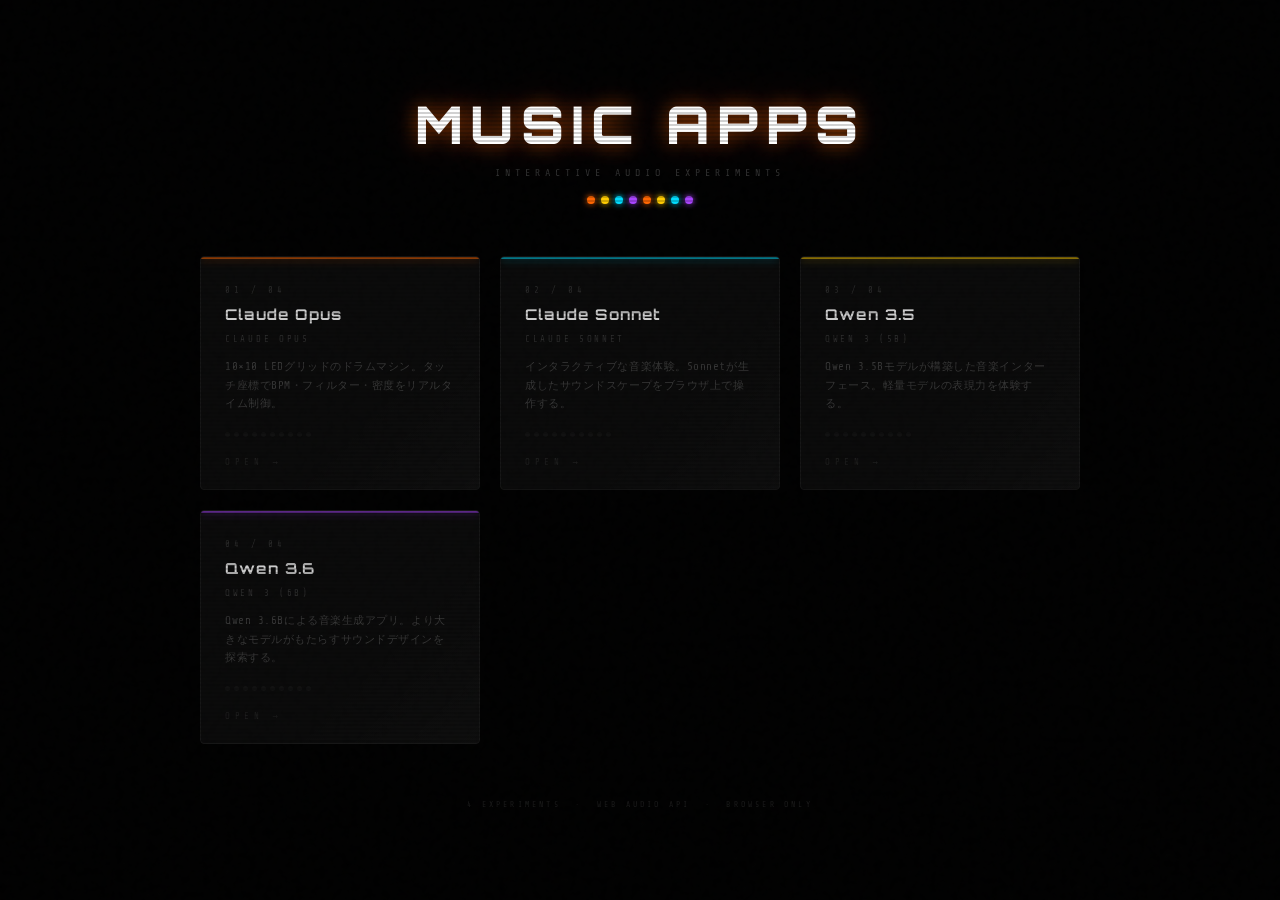
==== index.html @ 5b67d458 "Add files via upload" ====
<!DOCTYPE html>
<html lang="ja">
<head>
<meta charset="UTF-8">
<meta name="viewport" content="width=device-width, initial-scale=1.0">
<title>MUSIC APPS</title>
<style>
  @import url('https://fonts.googleapis.com/css2?family=Share+Tech+Mono&family=Orbitron:wght@400;700;900&display=swap');

  *, *::before, *::after { box-sizing: border-box; margin: 0; padding: 0; }

  :root {
    --orange: #ff6600;
    --cyan:   #00ddff;
    --yellow: #ffcc00;
    --purple: #aa44ff;
    --dim:    #1a1a1a;
    --grid:   #0a0a0a;
  }

  body {
    background: #000;
    min-height: 100vh;
    display: flex;
    flex-direction: column;
    align-items: center;
    justify-content: center;
    font-family: 'Share Tech Mono', monospace;
    color: #444;
    overflow-x: hidden;
    padding: 40px 20px;
  }

  /* scanline overlay */
  body::before {
    content: '';
    position: fixed;
    inset: 0;
    background: repeating-linear-gradient(
      0deg,
      transparent,
      transparent 2px,
      rgba(0,0,0,0.18) 2px,
      rgba(0,0,0,0.18) 4px
    );
    pointer-events: none;
    z-index: 100;
  }

  /* noise grain */
  body::after {
    content: '';
    position: fixed;
    inset: -50%;
    width: 200%;
    height: 200%;
    background-image: url("data:image/svg+xml,%3Csvg viewBox='0 0 256 256' xmlns='http://www.w3.org/2000/svg'%3E%3Cfilter id='n'%3E%3CfeTurbulence type='fractalNoise' baseFrequency='0.9' numOctaves='4' stitchTiles='stitch'/%3E%3C/filter%3E%3Crect width='100%25' height='100%25' filter='url(%23n)' opacity='0.04'/%3E%3C/svg%3E");
    pointer-events: none;
    z-index: 99;
    opacity: 0.4;
  }

  header {
    text-align: center;
    margin-bottom: 52px;
  }

  .logo {
    font-family: 'Orbitron', sans-serif;
    font-weight: 900;
    font-size: clamp(28px, 6vw, 52px);
    letter-spacing: 0.15em;
    color: #fff;
    text-shadow:
      0 0 20px rgba(255,102,0,0.6),
      0 0 60px rgba(255,102,0,0.2);
    animation: flicker 8s infinite;
  }

  @keyframes flicker {
    0%,95%,97%,100% { opacity: 1; }
    96%             { opacity: 0.85; }
  }

  .subtitle {
    margin-top: 10px;
    font-size: 10px;
    letter-spacing: 0.5em;
    color: #333;
    text-transform: uppercase;
  }

  /* LED strip under logo */
  .led-strip {
    display: flex;
    gap: 6px;
    justify-content: center;
    margin-top: 18px;
  }
  .led-strip span {
    width: 8px;
    height: 8px;
    border-radius: 50%;
    animation: pulse-strip 1.2s ease-in-out infinite;
  }
  .led-strip span:nth-child(1) { background: var(--orange); box-shadow: 0 0 6px var(--orange); animation-delay: 0s; }
  .led-strip span:nth-child(2) { background: var(--yellow); box-shadow: 0 0 6px var(--yellow); animation-delay: .15s; }
  .led-strip span:nth-child(3) { background: var(--cyan);   box-shadow: 0 0 6px var(--cyan);   animation-delay: .30s; }
  .led-strip span:nth-child(4) { background: var(--purple); box-shadow: 0 0 6px var(--purple); animation-delay: .45s; }
  .led-strip span:nth-child(5) { background: var(--orange); box-shadow: 0 0 6px var(--orange); animation-delay: .60s; }
  .led-strip span:nth-child(6) { background: var(--yellow); box-shadow: 0 0 6px var(--yellow); animation-delay: .75s; }
  .led-strip span:nth-child(7) { background: var(--cyan);   box-shadow: 0 0 6px var(--cyan);   animation-delay: .90s; }
  .led-strip span:nth-child(8) { background: var(--purple); box-shadow: 0 0 6px var(--purple); animation-delay:1.05s; }

  @keyframes pulse-strip {
    0%,100% { opacity: 0.25; transform: scale(0.8); }
    50%     { opacity: 1;    transform: scale(1.1); }
  }

  /* grid of cards */
  .cards {
    display: grid;
    grid-template-columns: repeat(auto-fit, minmax(240px, 1fr));
    gap: 20px;
    width: 100%;
    max-width: 880px;
  }

  .card {
    position: relative;
    background: var(--grid);
    border: 1px solid #161616;
    border-radius: 4px;
    padding: 28px 24px 22px;
    text-decoration: none;
    display: flex;
    flex-direction: column;
    gap: 10px;
    overflow: hidden;
    transition: border-color 0.2s, transform 0.2s;
    cursor: pointer;
  }

  .card::before {
    content: '';
    position: absolute;
    inset: 0;
    background: linear-gradient(135deg, transparent 60%, rgba(255,255,255,0.015));
    pointer-events: none;
  }

  /* accent top bar */
  .card::after {
    content: '';
    position: absolute;
    top: 0; left: 0; right: 0;
    height: 2px;
    transition: opacity 0.2s;
    opacity: 0.5;
  }

  .card[data-color="orange"]::after { background: var(--orange); box-shadow: 0 0 8px var(--orange); }
  .card[data-color="cyan"]::after   { background: var(--cyan);   box-shadow: 0 0 8px var(--cyan);   }
  .card[data-color="yellow"]::after { background: var(--yellow); box-shadow: 0 0 8px var(--yellow); }
  .card[data-color="purple"]::after { background: var(--purple); box-shadow: 0 0 8px var(--purple); }

  .card:hover {
    transform: translateY(-2px);
    border-color: #252525;
  }
  .card:hover::after { opacity: 1; }

  .card-id {
    font-size: 9px;
    letter-spacing: 0.4em;
    color: #2a2a2a;
    text-transform: uppercase;
  }

  .card-name {
    font-family: 'Orbitron', sans-serif;
    font-weight: 700;
    font-size: 15px;
    letter-spacing: 0.08em;
    color: #ccc;
    transition: color 0.2s;
  }

  .card[data-color="orange"]:hover .card-name { color: var(--orange); text-shadow: 0 0 10px rgba(255,102,0,0.4); }
  .card[data-color="cyan"]:hover   .card-name { color: var(--cyan);   text-shadow: 0 0 10px rgba(0,221,255,0.4);  }
  .card[data-color="yellow"]:hover .card-name { color: var(--yellow); text-shadow: 0 0 10px rgba(255,204,0,0.4);  }
  .card[data-color="purple"]:hover .card-name { color: var(--purple); text-shadow: 0 0 10px rgba(170,68,255,0.4); }

  .card-model {
    font-size: 9px;
    letter-spacing: 0.3em;
    color: #2e2e2e;
    text-transform: uppercase;
  }

  .card-desc {
    font-size: 11px;
    letter-spacing: 0.05em;
    color: #383838;
    line-height: 1.7;
    margin-top: 4px;
  }

  /* mini LED dots on card */
  .card-leds {
    display: flex;
    gap: 4px;
    margin-top: 8px;
  }
  .card-leds span {
    width: 5px;
    height: 5px;
    border-radius: 50%;
    background: #111;
  }

  .card[data-color="orange"]:hover .card-leds span:nth-child(odd)  { background: var(--orange); box-shadow: 0 0 4px var(--orange); }
  .card[data-color="cyan"]:hover   .card-leds span:nth-child(odd)  { background: var(--cyan);   box-shadow: 0 0 4px var(--cyan);   }
  .card[data-color="yellow"]:hover .card-leds span:nth-child(odd)  { background: var(--yellow); box-shadow: 0 0 4px var(--yellow); }
  .card[data-color="purple"]:hover .card-leds span:nth-child(odd)  { background: var(--purple); box-shadow: 0 0 4px var(--purple); }

  .open-label {
    margin-top: 10px;
    font-size: 9px;
    letter-spacing: 0.5em;
    color: #1f1f1f;
    text-transform: uppercase;
    transition: color 0.2s;
  }
  .card:hover .open-label { color: #444; }

  footer {
    margin-top: 56px;
    font-size: 8px;
    letter-spacing: 0.4em;
    color: #1c1c1c;
    text-transform: uppercase;
    text-align: center;
  }
</style>
</head>
<body>

<header>
  <div class="logo">MUSIC APPS</div>
  <div class="subtitle">interactive audio experiments</div>
  <div class="led-strip">
    <span></span><span></span><span></span><span></span>
    <span></span><span></span><span></span><span></span>
  </div>
</header>

<div class="cards">

  <a class="card" href="claudeOp_music.html" data-color="orange">
    <div class="card-id">01 / 04</div>
    <div class="card-name">Claude Opus</div>
    <div class="card-model">Claude Opus</div>
    <div class="card-desc">10×10 LEDグリッドのドラムマシン。タッチ座標でBPM・フィルター・密度をリアルタイム制御。</div>
    <div class="card-leds">
      <span></span><span></span><span></span><span></span><span></span>
      <span></span><span></span><span></span><span></span><span></span>
    </div>
    <div class="open-label">open →</div>
  </a>

  <a class="card" href="claudeSo_music.html" data-color="cyan">
    <div class="card-id">02 / 04</div>
    <div class="card-name">Claude Sonnet</div>
    <div class="card-model">Claude Sonnet</div>
    <div class="card-desc">インタラクティブな音楽体験。Sonnetが生成したサウンドスケープをブラウザ上で操作する。</div>
    <div class="card-leds">
      <span></span><span></span><span></span><span></span><span></span>
      <span></span><span></span><span></span><span></span><span></span>
    </div>
    <div class="open-label">open →</div>
  </a>

  <a class="card" href="qwen35_music.html" data-color="yellow">
    <div class="card-id">03 / 04</div>
    <div class="card-name">Qwen 3.5</div>
    <div class="card-model">Qwen 3 (5B)</div>
    <div class="card-desc">Qwen 3.5Bモデルが構築した音楽インターフェース。軽量モデルの表現力を体験する。</div>
    <div class="card-leds">
      <span></span><span></span><span></span><span></span><span></span>
      <span></span><span></span><span></span><span></span><span></span>
    </div>
    <div class="open-label">open →</div>
  </a>

  <a class="card" href="qwen36_music.html" data-color="purple">
    <div class="card-id">04 / 04</div>
    <div class="card-name">Qwen 3.6</div>
    <div class="card-model">Qwen 3 (6B)</div>
    <div class="card-desc">Qwen 3.6Bによる音楽生成アプリ。より大きなモデルがもたらすサウンドデザインを探索する。</div>
    <div class="card-leds">
      <span></span><span></span><span></span><span></span><span></span>
      <span></span><span></span><span></span><span></span><span></span>
    </div>
    <div class="open-label">open →</div>
  </a>

</div>

<footer>4 experiments &nbsp;·&nbsp; web audio api &nbsp;·&nbsp; browser only</footer>

</body>
</html>
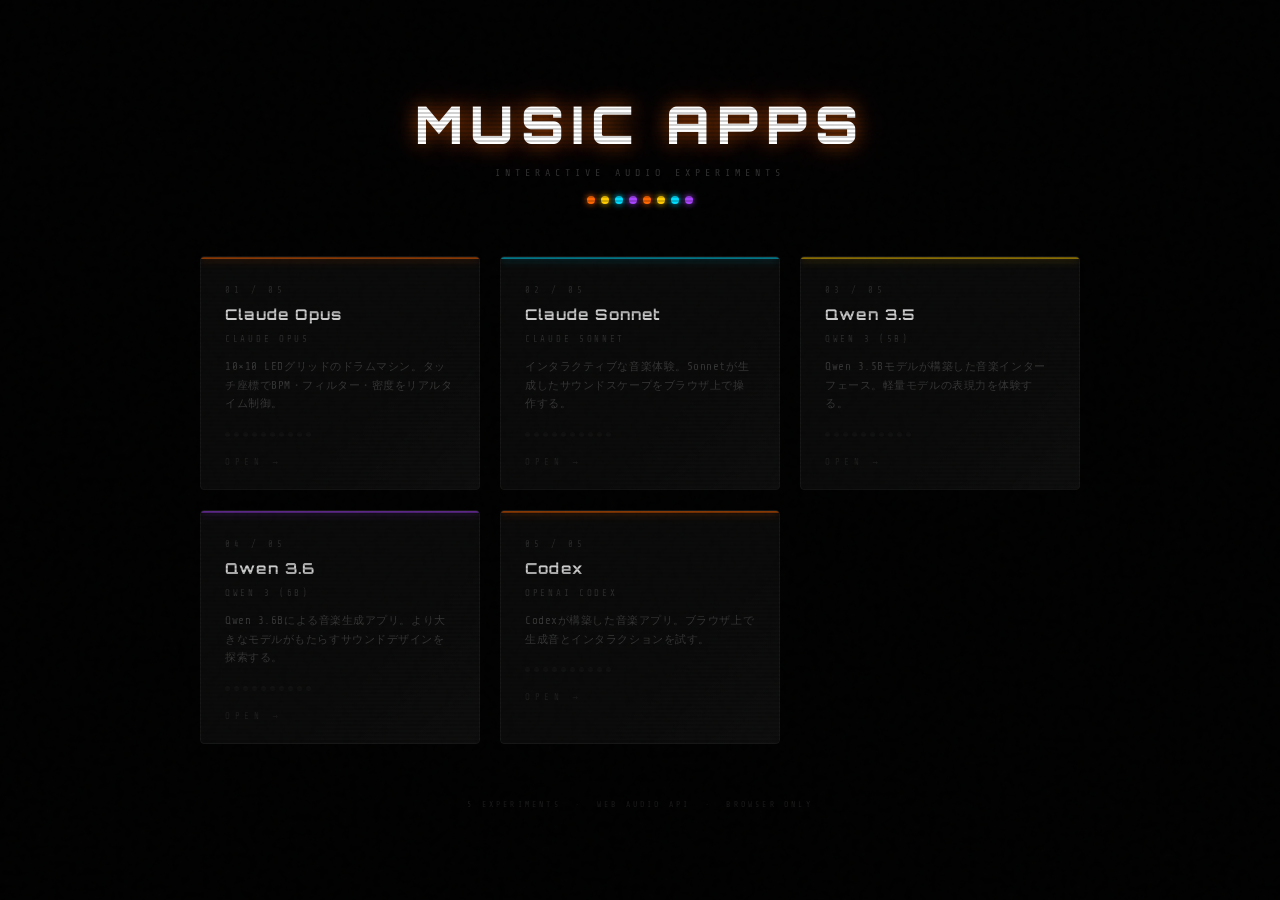
==== commit 2446c8fc: "Add files via upload" ====
--- a/index.html
+++ b/index.html
@@ -258,7 +258,7 @@
 <div class="cards">
 
   <a class="card" href="claudeOp_music.html" data-color="orange">
-    <div class="card-id">01 / 04</div>
+    <div class="card-id">01 / 05</div>
     <div class="card-name">Claude Opus</div>
     <div class="card-model">Claude Opus</div>
     <div class="card-desc">10×10 LEDグリッドのドラムマシン。タッチ座標でBPM・フィルター・密度をリアルタイム制御。</div>
@@ -270,7 +270,7 @@
   </a>
 
   <a class="card" href="claudeSo_music.html" data-color="cyan">
-    <div class="card-id">02 / 04</div>
+    <div class="card-id">02 / 05</div>
     <div class="card-name">Claude Sonnet</div>
     <div class="card-model">Claude Sonnet</div>
     <div class="card-desc">インタラクティブな音楽体験。Sonnetが生成したサウンドスケープをブラウザ上で操作する。</div>
@@ -282,7 +282,7 @@
   </a>
 
   <a class="card" href="qwen35_music.html" data-color="yellow">
-    <div class="card-id">03 / 04</div>
+    <div class="card-id">03 / 05</div>
     <div class="card-name">Qwen 3.5</div>
     <div class="card-model">Qwen 3 (5B)</div>
     <div class="card-desc">Qwen 3.5Bモデルが構築した音楽インターフェース。軽量モデルの表現力を体験する。</div>
@@ -294,7 +294,7 @@
   </a>
 
   <a class="card" href="qwen36_music.html" data-color="purple">
-    <div class="card-id">04 / 04</div>
+    <div class="card-id">04 / 05</div>
     <div class="card-name">Qwen 3.6</div>
     <div class="card-model">Qwen 3 (6B)</div>
     <div class="card-desc">Qwen 3.6Bによる音楽生成アプリ。より大きなモデルがもたらすサウンドデザインを探索する。</div>
@@ -305,9 +305,21 @@
     <div class="open-label">open →</div>
   </a>
 
+  <a class="card" href="codex_music.html" data-color="orange">
+    <div class="card-id">05 / 05</div>
+    <div class="card-name">Codex</div>
+    <div class="card-model">OpenAI Codex</div>
+    <div class="card-desc">Codexが構築した音楽アプリ。ブラウザ上で生成音とインタラクションを試す。</div>
+    <div class="card-leds">
+      <span></span><span></span><span></span><span></span><span></span>
+      <span></span><span></span><span></span><span></span><span></span>
+    </div>
+    <div class="open-label">open →</div>
+  </a>
+
 </div>
 
-<footer>4 experiments &nbsp;·&nbsp; web audio api &nbsp;·&nbsp; browser only</footer>
+<footer>5 experiments &nbsp;·&nbsp; web audio api &nbsp;·&nbsp; browser only</footer>
 
 </body>
-</html>+</html>
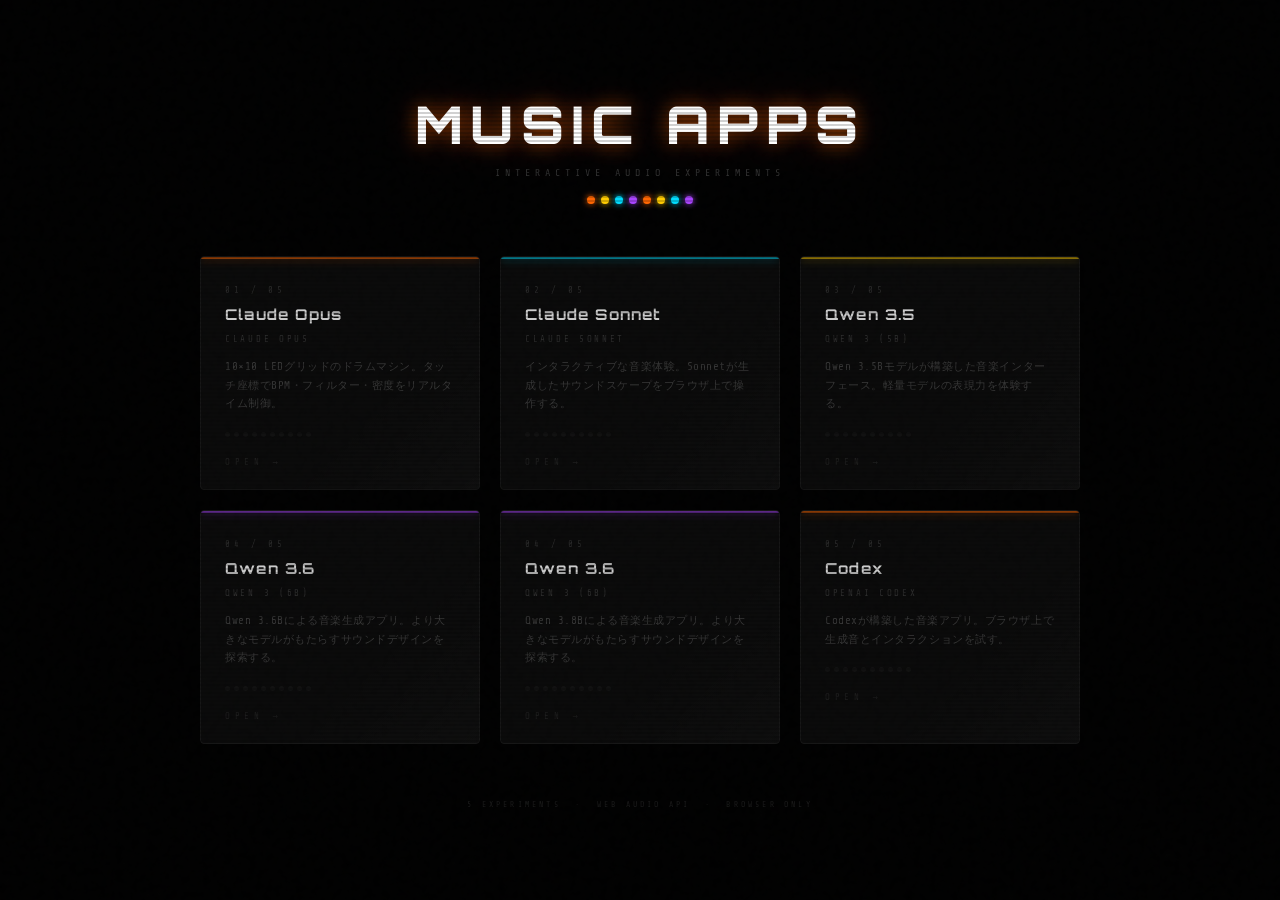
==== commit 5316643c: "Add Qwen 3.6 music generation card to index.html Added a new card for Qwen 3.6 music generation app " ====
--- a/index.html
+++ b/index.html
@@ -304,7 +304,17 @@
     </div>
     <div class="open-label">open →</div>
   </a>
-
+  <a class="card" href="qwen38_music.html" data-color="purple">
+    <div class="card-id">04 / 05</div>
+    <div class="card-name">Qwen 3.6</div>
+    <div class="card-model">Qwen 3 (6B)</div>
+    <div class="card-desc">Qwen 3.8Bによる音楽生成アプリ。より大きなモデルがもたらすサウンドデザインを探索する。</div>
+    <div class="card-leds">
+      <span></span><span></span><span></span><span></span><span></span>
+      <span></span><span></span><span></span><span></span><span></span>
+    </div>
+    <div class="open-label">open →</div>
+  </a>
   <a class="card" href="codex_music.html" data-color="orange">
     <div class="card-id">05 / 05</div>
     <div class="card-name">Codex</div>
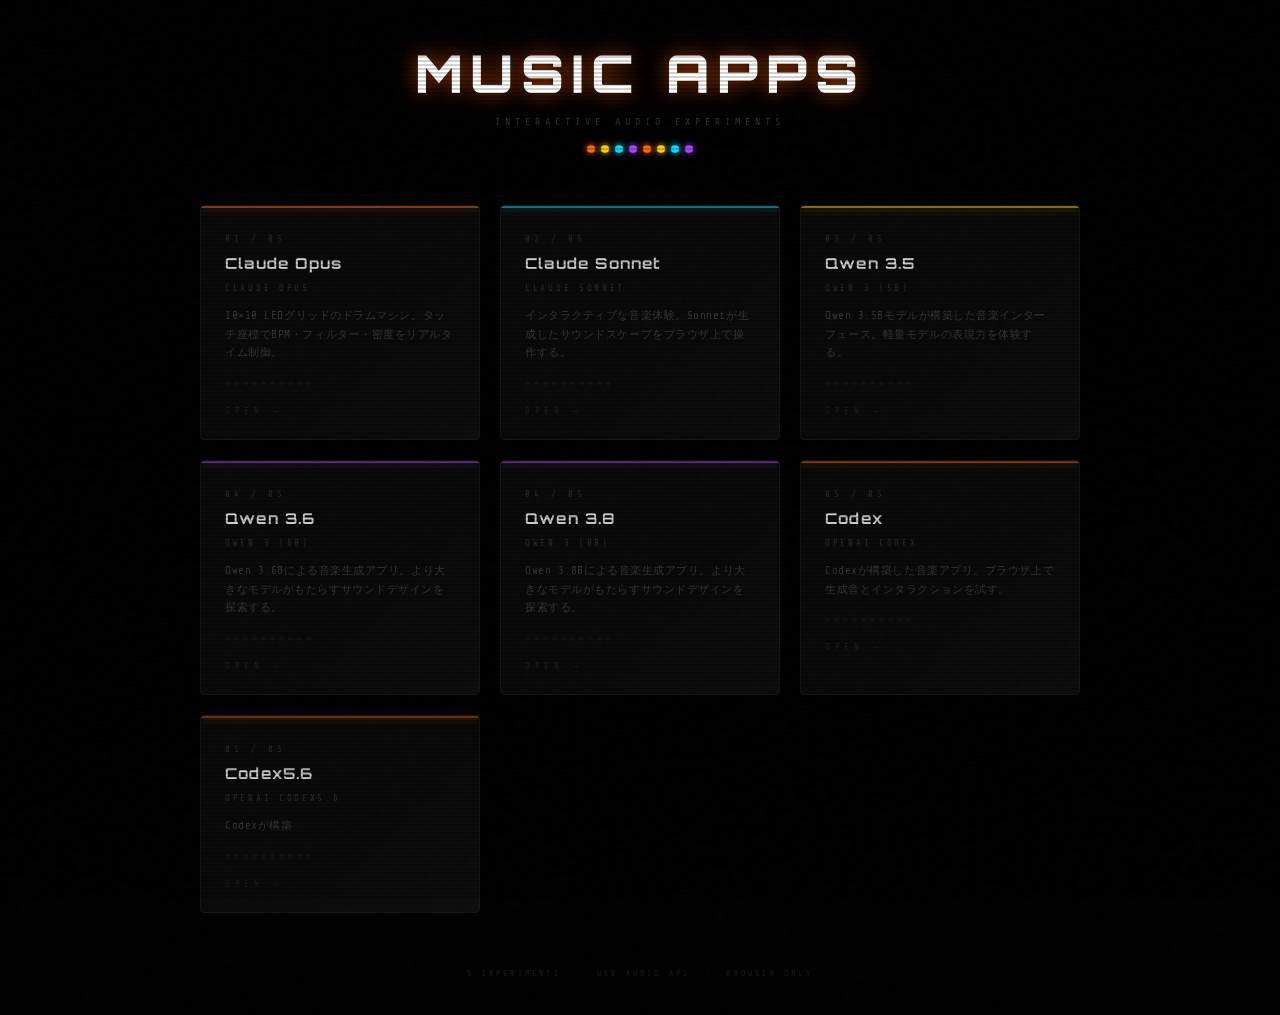
==== commit 8f033e59: "Update Qwen and add Codex card details" ====
--- a/index.html
+++ b/index.html
@@ -306,8 +306,8 @@
   </a>
   <a class="card" href="qwen38_music.html" data-color="purple">
     <div class="card-id">04 / 05</div>
-    <div class="card-name">Qwen 3.6</div>
-    <div class="card-model">Qwen 3 (6B)</div>
+    <div class="card-name">Qwen 3.8</div>
+    <div class="card-model">Qwen 3 (8B)</div>
     <div class="card-desc">Qwen 3.8Bによる音楽生成アプリ。より大きなモデルがもたらすサウンドデザインを探索する。</div>
     <div class="card-leds">
       <span></span><span></span><span></span><span></span><span></span>
@@ -326,6 +326,17 @@
     </div>
     <div class="open-label">open →</div>
   </a>
+    <a class="card" href="codex56_music.html" data-color="orange">
+    <div class="card-id">05 / 05</div>
+    <div class="card-name">Codex5.6</div>
+    <div class="card-model">OpenAI Codex5.6</div>
+    <div class="card-desc">Codexが構築</div>
+    <div class="card-leds">
+      <span></span><span></span><span></span><span></span><span></span>
+      <span></span><span></span><span></span><span></span><span></span>
+    </div>
+    <div class="open-label">open →</div>
+  </a>
 
 </div>
 
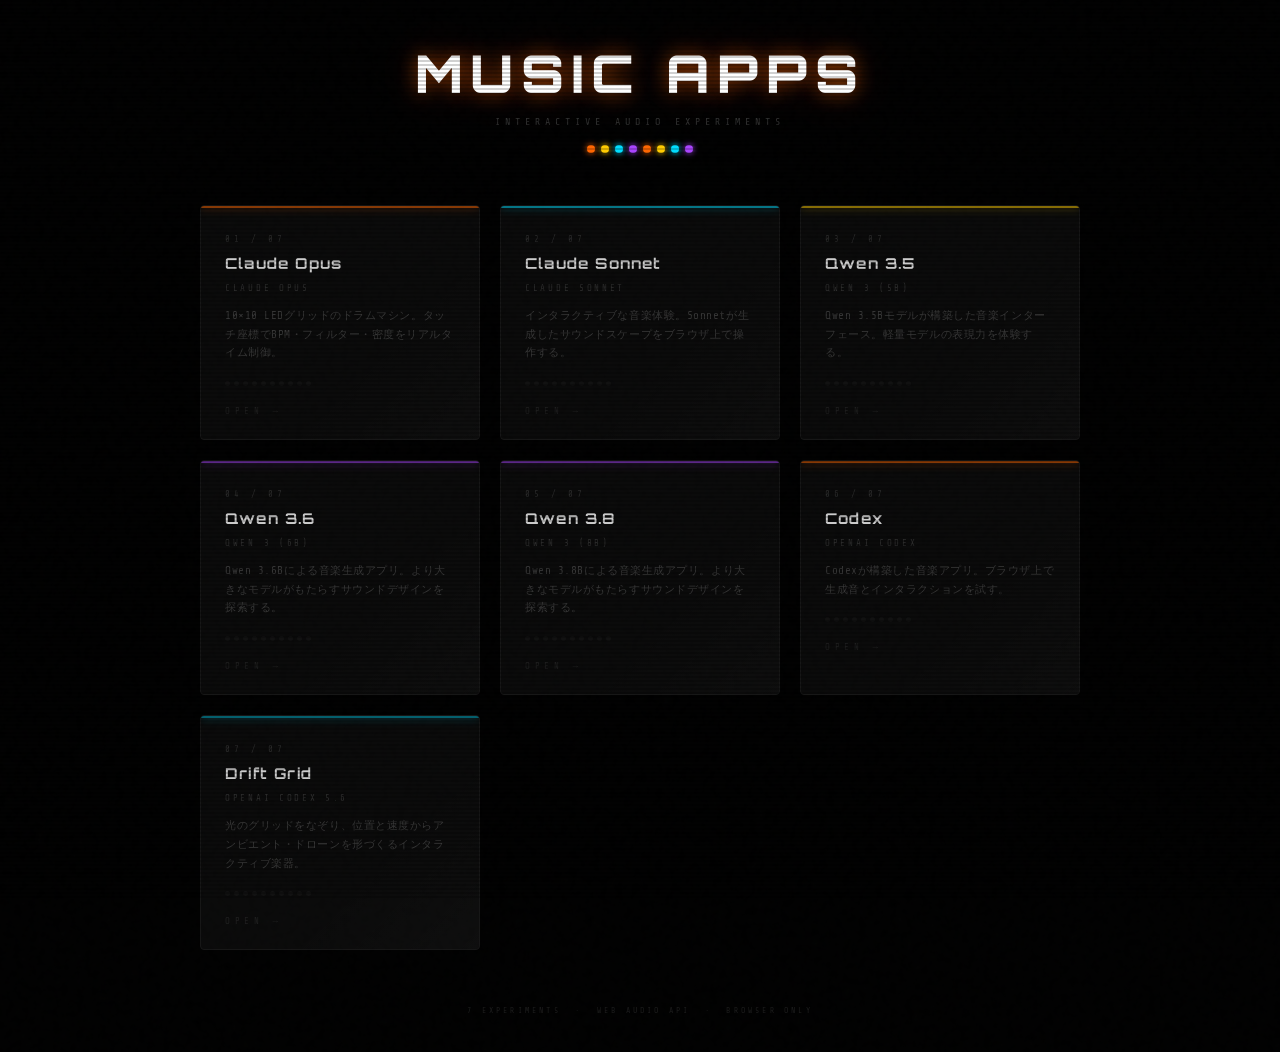
==== commit 64f3a7d8: "Add Drift Grid ambient drone instrument" ====
--- a/index.html
+++ b/index.html
@@ -258,7 +258,7 @@
 <div class="cards">
 
   <a class="card" href="claudeOp_music.html" data-color="orange">
-    <div class="card-id">01 / 05</div>
+    <div class="card-id">01 / 07</div>
     <div class="card-name">Claude Opus</div>
     <div class="card-model">Claude Opus</div>
     <div class="card-desc">10×10 LEDグリッドのドラムマシン。タッチ座標でBPM・フィルター・密度をリアルタイム制御。</div>
@@ -270,7 +270,7 @@
   </a>
 
   <a class="card" href="claudeSo_music.html" data-color="cyan">
-    <div class="card-id">02 / 05</div>
+    <div class="card-id">02 / 07</div>
     <div class="card-name">Claude Sonnet</div>
     <div class="card-model">Claude Sonnet</div>
     <div class="card-desc">インタラクティブな音楽体験。Sonnetが生成したサウンドスケープをブラウザ上で操作する。</div>
@@ -282,7 +282,7 @@
   </a>
 
   <a class="card" href="qwen35_music.html" data-color="yellow">
-    <div class="card-id">03 / 05</div>
+    <div class="card-id">03 / 07</div>
     <div class="card-name">Qwen 3.5</div>
     <div class="card-model">Qwen 3 (5B)</div>
     <div class="card-desc">Qwen 3.5Bモデルが構築した音楽インターフェース。軽量モデルの表現力を体験する。</div>
@@ -294,7 +294,7 @@
   </a>
 
   <a class="card" href="qwen36_music.html" data-color="purple">
-    <div class="card-id">04 / 05</div>
+    <div class="card-id">04 / 07</div>
     <div class="card-name">Qwen 3.6</div>
     <div class="card-model">Qwen 3 (6B)</div>
     <div class="card-desc">Qwen 3.6Bによる音楽生成アプリ。より大きなモデルがもたらすサウンドデザインを探索する。</div>
@@ -305,7 +305,7 @@
     <div class="open-label">open →</div>
   </a>
   <a class="card" href="qwen38_music.html" data-color="purple">
-    <div class="card-id">04 / 05</div>
+    <div class="card-id">05 / 07</div>
     <div class="card-name">Qwen 3.8</div>
     <div class="card-model">Qwen 3 (8B)</div>
     <div class="card-desc">Qwen 3.8Bによる音楽生成アプリ。より大きなモデルがもたらすサウンドデザインを探索する。</div>
@@ -316,7 +316,7 @@
     <div class="open-label">open →</div>
   </a>
   <a class="card" href="codex_music.html" data-color="orange">
-    <div class="card-id">05 / 05</div>
+    <div class="card-id">06 / 07</div>
     <div class="card-name">Codex</div>
     <div class="card-model">OpenAI Codex</div>
     <div class="card-desc">Codexが構築した音楽アプリ。ブラウザ上で生成音とインタラクションを試す。</div>
@@ -326,11 +326,11 @@
     </div>
     <div class="open-label">open →</div>
   </a>
-    <a class="card" href="codex56_music.html" data-color="orange">
-    <div class="card-id">05 / 05</div>
-    <div class="card-name">Codex5.6</div>
-    <div class="card-model">OpenAI Codex5.6</div>
-    <div class="card-desc">Codexが構築</div>
+  <a class="card" href="codex56_music.html" data-color="cyan">
+    <div class="card-id">07 / 07</div>
+    <div class="card-name">Drift Grid</div>
+    <div class="card-model">OpenAI Codex 5.6</div>
+    <div class="card-desc">光のグリッドをなぞり、位置と速度からアンビエント・ドローンを形づくるインタラクティブ楽器。</div>
     <div class="card-leds">
       <span></span><span></span><span></span><span></span><span></span>
       <span></span><span></span><span></span><span></span><span></span>
@@ -340,7 +340,7 @@
 
 </div>
 
-<footer>5 experiments &nbsp;·&nbsp; web audio api &nbsp;·&nbsp; browser only</footer>
+<footer>7 experiments &nbsp;·&nbsp; web audio api &nbsp;·&nbsp; browser only</footer>
 
 </body>
 </html>
